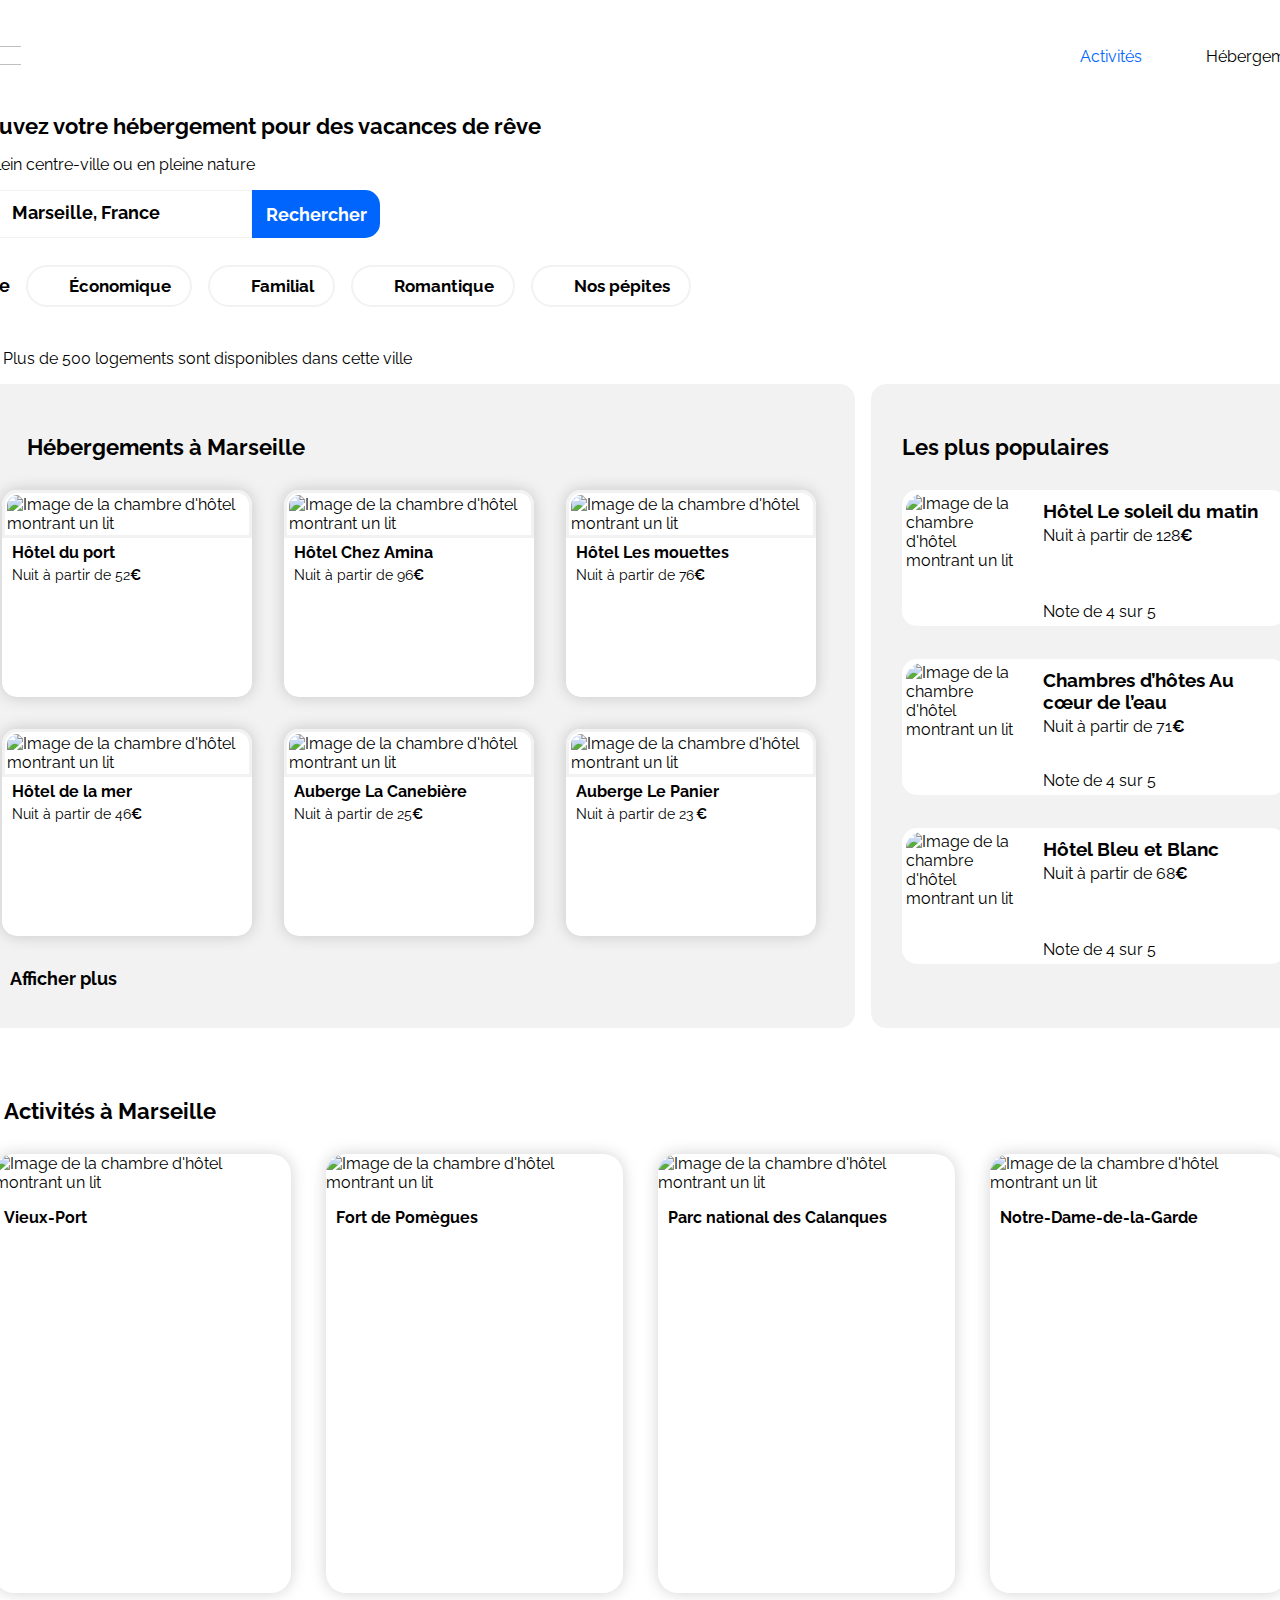
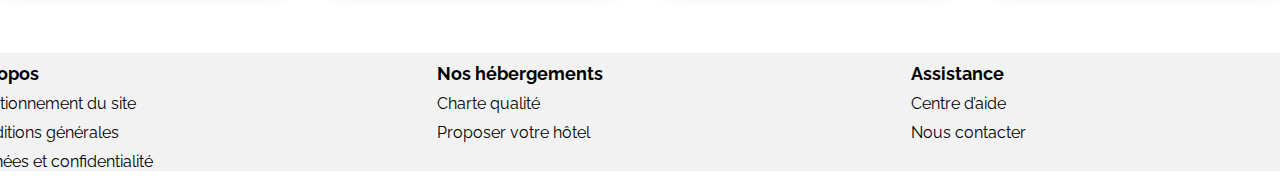
==== index.html @ ad4ac7a2 "Move content to root" ====
<!DOCTYPE html>
<html lang="en">
<head>
    <meta charset="UTF-8">
    <meta name="viewport" content="width=device-width, initial-scale=1.0">
    <link rel="preconnect" href="https://fonts.googleapis.com">
    <link rel="preconnect" href="https://fonts.gstatic.com" crossorigin>
    <link href="https://fonts.googleapis.com/css2?family=Raleway:wght@400;500;700&display=swap" rel="stylesheet">
    <link rel="stylesheet" href="https://cdnjs.cloudflare.com/ajax/libs/font-awesome/6.2.1/css/all.min.css"
        integrity="sha512-MV7K8+y+gLIBoVD59lQIYicR65iaqukzvf/nwasF0nqhPay5w/9lJmVM2hMDcnK1OnMGCdVK+iQrJ7lzPJQd1w=="
        crossorigin="anonymous" referrerpolicy="no-referrer" /> 
    <title>Doc-open</title>
    <link rel="stylesheet" href="style.css">
</head>
<body>
<div class="main-container">
<!--------------- start Nav bar ------------------------------->
<header>

            <nav>
                <img class="logo" src="boo/Booki@3x.png" alt="">
                <div class="head-nav">
              <a class="title-nav" href="#">Activités</a>    
              <a href="#">Hébergements</a>
               
                </div>
            </nav>

</header>
<!--------------- END Nav bar ------------------------------->

<!--------------- START section serche ----------------------->
        <div class="text-pren">
            <h1>Trouvez votre hébergement pour des vacances de rêve</h1>
                <p>En plein centre-ville ou en pleine nature</p>
        </div>

        <div class="search-zone">
            <a href="#">   <i class="fa-solid fa-location-dot"></i></a>
            <input type="text" placeholder="Marseille, France">
            <button>
                <span class="button-search">Rechercher</span>
                <i class="fa-solid fa-magnifying-glass"></i>
            </button>
        </div>
<!---------------------------- END section serche --------------->

<!----------------- START section Filtres --------------------------->
        <div class="filtres">
            <h1>Filtre</h1>

            <div class="filtre">
<a href="#"> <i class="fa-solid fa-money-bill-wave icons-filtres"></i></a>
                <span>Économique</span>
                </div>

            <div class="filtre">
<a href="#">   <i class="fa-solid fa-person icons-filtres"></i>  </a>
                <span>Familial</span>
            </div>

            <div class="filtre">
<a href="#">  <i class="fa-solid fa-heart icons-filtres"></i>  </a>
                <span>Romantique</span>
            </div>

            <div class="filtre">
<a href="#">    <i class="fa-solid fa-fire icons-filtres"></i>  </a>
                <span>Nos pépites</span>
            </div>

        </div>
<!------------------ END section Filtres--------------------------- -->

<!----------------------- start info --------------------------------->
         <div class="info">
            <a href="#"> <i class="fa-solid fa-info"></i>      </a>
            
            <p>Plus de 500 logements sont disponibles dans cette ville</p>
            </div>
             <!-------------------- end info---------------------- -->

<!-- start section hébergement et populair -->
<section class="héberg-populaires">

<!-- --------------------------fin de hébergements------------------------ -->

<div class="héberg">
<h2 class="section-title">Hébergements à Marseille</h2>
<div class="location-appartements">

<div class="appartement">    <!-- appartement 1 -->
                        
        <img class="img-heberge" src="boo/a1.jpeg" alt="Image de la chambre d'hôtel montrant un lit">
        
        <h3 class="title-disc">Hôtel du port</h3>
        <p class="paragraph-heberge">Nuit à partir de 52<strong>€</strong> </p>
        
        <div class="stars">
            <i class="fa-xs fa-solid fa-star" aria-hidden="true"></i>
            <i class="fa-xs fa-solid fa-star" aria-hidden="true"></i>
            <i class="fa-xs fa-solid fa-star" aria-hidden="true"></i>
            <i class="fa-xs fa-solid fa-star" aria-hidden="true"></i>
            <i class="fa-xs fa-solid fa-star neutral-star" aria-hidden="true"></i>
        </div>
</div>
<div class="appartement"> <!-- appartement 2 -->
    <img class="img-heberge" src="boo/a2.jpeg" alt="Image de la chambre d'hôtel montrant un lit">
                        
    <h3 class="title-disc">Hôtel Chez Amina</h3>
    <p class="paragraph-heberge">Nuit à partir de 96<strong>€</strong> </p>
    
    <div class="stars">
        <i class="fa-xs fa-solid fa-star" aria-hidden="true"></i>
        <i class="fa-xs fa-solid fa-star" aria-hidden="true"></i>
        <i class="fa-xs fa-solid fa-star" aria-hidden="true"></i>
        <i class="fa-xs fa-solid fa-star" aria-hidden="true"></i>
        <i class="fa-xs fa-solid fa-star neutral-star" aria-hidden="true"></i>
    </div>
</div>
<div class="appartement">    <!-- appartement 3 -->
    <img class="img-heberge" src="boo/a3.jpeg" alt="Image de la chambre d'hôtel montrant un lit">
                        
    <h3 class="title-disc">Hôtel Les mouettes</h3>
    <p class="paragraph-heberge">Nuit à partir de 76<strong>€</strong> </p>
    <div class="stars">
        <i class="fa-xs fa-solid fa-star" aria-hidden="true"></i>
        <i class="fa-xs fa-solid fa-star" aria-hidden="true"></i>
        <i class="fa-xs fa-solid fa-star" aria-hidden="true"></i>
        <i class="fa-xs fa-solid fa-star" aria-hidden="true"></i>
        <i class="fa-xs fa-solid fa-star neutral-star" aria-hidden="true"></i>
    </div>
</div>
<div class="appartement">   <!-- appartement 4 -->
    <img class="img-heberge" src="boo/b1.jpeg" alt="Image de la chambre d'hôtel montrant un lit">
                        
    <h3 class="title-disc">Hôtel de la mer</h3>
    <p class="paragraph-heberge">Nuit à partir de 46<strong>€</strong> </p>
    <div class="stars">
        <i class="fa-xs fa-solid fa-star" aria-hidden="true"></i>
        <i class="fa-xs fa-solid fa-star" aria-hidden="true"></i>
        <i class="fa-xs fa-solid fa-star" aria-hidden="true"></i>
        <i class="fa-xs fa-solid fa-star" aria-hidden="true"></i>
        <i class="fa-xs fa-solid fa-star neutral-star" aria-hidden="true"></i>
    </div>
</div>
<div class="appartement">   <!-- appartement 5 -->
    <img class="img-heberge" src="boo/b2.jpeg" alt="Image de la chambre d'hôtel montrant un lit">
                        
                        <h3 class="title-disc">Auberge La Canebière</h3>
                        <p class="paragraph-heberge">Nuit à partir de 25<strong>€</strong></p>
                        <div class="stars">
                            <i class="fa-xs fa-solid fa-star" aria-hidden="true"></i>
                            <i class="fa-xs fa-solid fa-star" aria-hidden="true"></i>
                            <i class="fa-xs fa-solid fa-star" aria-hidden="true"></i>
                            <i class="fa-xs fa-solid fa-star" aria-hidden="true"></i>
                            <i class="fa-xs fa-solid fa-star neutral-star" aria-hidden="true"></i>
                        </div>
</div>
<div class="appartement">   <!-- appartement 6 -->
    <img class="img-heberge" src="boo/b3.jpeg" alt="Image de la chambre d'hôtel montrant un lit">
                        
                        <h3 class="title-disc">Auberge Le Panier</h3>
                        <p class="paragraph-heberge">Nuit à partir de 23<strong> €</strong></p>
                        <div class="stars">
                            <i class="fa-xs fa-solid fa-star" aria-hidden="true"></i>
                            <i class="fa-xs fa-solid fa-star" aria-hidden="true"></i>
                            <i class="fa-xs fa-solid fa-star" aria-hidden="true"></i>
                            <i class="fa-xs fa-solid fa-star" aria-hidden="true"></i>
                            <i class="fa-xs fa-solid fa-star neutral-star" aria-hidden="true"></i>
                        </div>
</div>
</div>
<a class="title-afficher" href="#">Afficher plus</a>
</div>

<!-- --------------------------fin de hébergements------------------------ -->
<!-- --------------------------start de popular------------------------ -->

<div class="populaires">
<div class="populaires-title">
    <h2 class="section-title">Les plus populaires</h2>
    <i class=" fa-solid fa-chart-line progresse" aria-hidden="true"></i>
</div>

<div class="populaires-cards">
    <article class="card">   <!----------------------- card 1 ---------------------->
        <img src="boo/c1.jpeg" alt="Image de la chambre d'hôtel montrant un lit">
        <div class="card-content">
            <div class="card-txt">
                <h3 class="card-title">Hôtel Le soleil du matin</h3>
                <p class="card-subtitle">Nuit à partir de 128<span class="euro">€</span></p>
            </div>
            <div class="card-rating">
                <i class="fa-xs fa-solid fa-star" aria-hidden="true"></i>
                <i class="fa-xs fa-solid fa-star" aria-hidden="true"></i>
                <i class="fa-xs fa-solid fa-star" aria-hidden="true"></i>
                <i class="fa-xs fa-solid fa-star" aria-hidden="true"></i>
                <i class="fa-xs fa-solid fa-star neutral-star pop-star" aria-hidden="true"></i>
                <span class="sr-only">Note de 4 sur 5</span>
            </div>
        </div>
    </article>
    
    <article class="card"> <!-- --------------------card 2 ------------------------------------->
    
        <img src="boo/c2.jpeg" alt="Image de la chambre d'hôtel montrant un lit">
        <div class="card-content">
            <div class="card-txt">
                <h3 class="card-title">Chambres d’hôtes Au cœur de l’eau</h3>
                <p class="card-subtitle">Nuit à partir de 71<span class="euro">€</span></p>
            </div>
            <div class="card-rating">
                <i class="fa-xs fa-solid fa-star" aria-hidden="true"></i>
                <i class="fa-xs fa-solid fa-star" aria-hidden="true"></i>
                <i class="fa-xs fa-solid fa-star" aria-hidden="true"></i>
                <i class="fa-xs fa-solid fa-star" aria-hidden="true"></i>
                <i class="fa-xs fa-solid fa-star neutral-star pop-star" aria-hidden="true"></i>
                <span class="sr-only">Note de 4 sur 5</span>
            </div>
        </div>
    </article>
    
    <article class="card"> <!------------------------------- card 3-------------------------- -->
    
        <img src="boo/c3.jpeg" alt="Image de la chambre d'hôtel montrant un lit">
        <div class="card-content">
            <div class="card-txt">
                <h3 class="card-title">Hôtel Bleu et Blanc</h3>
                <p class="card-subtitle">Nuit à partir de 68<span class="euro">€</span></p>
            </div>
            <div class="card-rating">
                <i class="fa-xs fa-solid fa-star" aria-hidden="true"></i>
                <i class="fa-xs fa-solid fa-star" aria-hidden="true"></i>
                <i class="fa-xs fa-solid fa-star" aria-hidden="true"></i>
                <i class="fa-xs fa-solid fa-star" aria-hidden="true"></i>
                <i class="fa-xs fa-solid fa-star neutral-star pop-star" aria-hidden="true"></i>
                <span class="sr-only">Note de 4 sur 5</span>
            </div>
        </div>
    </article>
</div>
<!-- --------------------------end de popular----------------------------------- -->
</div>

</section> 

<!---------------------- end section hébergement et populair ---------------------->
<!----------------------------------------- START section activite ---------------->
<section class="activite section-activ">
    <div class="text">
     <a href="#"><h2 class=" section-title">Activités à Marseille</h2></a>
    </div>
    <div class="container-acivitie">
    
    <a href="#">  
    <div class="cadre-acivitie">
    <img class="img-activite" src="boo/d1.jpeg" alt="Image de la chambre d'hôtel montrant un lit">
    <h3 class="title-bas">Vieux-Port</h3>
    </div> 
    </a>
    
    <a href="#"> 
    <div class="cadre-acivitie">
    <img class="img-activite" src="boo/d2.jpeg" alt="Image de la chambre d'hôtel montrant un lit">
    <h3 class="title-bas">Fort de Pomègues</h3>
    </div>   
    </a>
    
    <a href="#"> 
    <div class="cadre-acivitie">
    <img class="img-activite" src="boo/d3.jpeg" alt="Image de la chambre d'hôtel montrant un lit">
    <h3 class="title-bas">Parc national des Calanques</h3>
    </div>   
    </a>
    
    <a href="#">  
    <div class="cadre-acivitie">
    <img class="img-activite" src="boo/d4.jpeg" alt="Image de la chambre d'hôtel montrant un lit">
    <h3 class="title-bas">Notre-Dame-de-la-Garde</h3>
    </div>  
    </a>
    
    
    </div>
</section>
 <!--------------------------------- end section activite------------------------ -->

<!------------------------------ Start footer---------------------------------->  
<footer>
    
        <div class="box-footer">
            <a href="#">  <h1 class="title-footer">À propos</h1>  </a>
           <a href="#"> <h3 class="heading-footer">Fonctionnement du site</h3>   </a> 
            <a href="#">   <h3 class="heading-footer">Conditions générales </h3> </a>
            <a href="#">  <h3 class="heading-footer">Données et confidentialité</h3>  </a>
        </div>
        <div class="box-footer">
           <a href="#">  <h1 class="title-footer">Nos hébergements</h1>  </a> 
           <a href="#">   <h3 class="heading-footer">Charte qualité</h3> </a> 
            <a href="#">  <h3 class="heading-footer">Proposer votre hôtel </h3>  </a>
         </div>
        <div class="box-footer">
           <a href="#"> <h1 class="title-footer">Assistance</h1>   </a> 
            <a href="#">  <h3 class="heading-footer">Centre d’aide</h3>  </a>
            <a href="#">  <h3 class="heading-footer">Nous contacter </h3>  </a>
         </div>
  
</footer>
<!------------------------------End footer ---------------------------------->
</div>
    
</body>
</html>
---- style.css ----
@import url('https://fonts.googleapis.com/css2?family=Raleway:ital,wght@0,100..900;1,100..900&display=swap');
*{
box-sizing: border-box;
font-family: "raleway" , "sans serif";
}
:root {
--main-color: #0065FC;
--main-bg-color: #F2F2F2;
--filter-bg-color: #DEEBFF;
}
body {
display: flex;
justify-content: center;
margin-bottom: 0;
}
.main-container{

margin: 5px 10px;
padding: 0px;

}
a{
text-decoration: none;
color: inherit;
}
.euro{
font-weight: bold;
}
nav{
display: flex;
align-items: center;
justify-content: flex-end;
flex-wrap: wrap;
}
nav a{
padding: 32px;
border-top: 2px solid transparent;
}
nav a:hover{
border-top: 2px solid var(--main-color);
}
nav .logo{
margin-right: auto;
width: 121px;
height: 19px;
padding: 0 32px;
}
.head-nav{
display: flex;
}
.title-nav{
color: var(--main-color) ;
}

/*St Heading text*/
.text-pren{
padding: 0 32px;

}
.text-pren h1{
font-size: 22px;
font-weight: 700;
}
.text-pren p{
font-size: 16px;
font-weight: 400;
}
.text-pren h1 , .text-pren p{
margin-bottom: 16px;
}

.search-zone{
display: flex;
align-items: center;
padding: 0 32px;
}
.search-zone a i{
padding: 16.2px;
background-color: var(--main-bg-color);
border-radius: 15px 0 0 15px;
}
.search-zone input{
flex-basis:256px ;
border: 1px solid var(--main-bg-color);
padding: 15.2px;
overflow: auto;
}
.search-zone input::placeholder{
color: black;
font-size: 18px;
font-weight: 700;
}
.search-zone button{
border: none;
border-radius: 0 15px 15px 0;
background-color: var(--main-color);
color: white;
font-weight: bold;
font-size: 18px;
padding:13.8px ;
cursor: pointer;
}
.fa-solid.fa-magnifying-glass{
display: none;
}
/*End Heading text*/

/*ST section filtres*/
.filtres{
display: flex;
align-items: center;
gap:16px ;
flex-wrap: wrap;
padding: 25px 32px ;
}
.filtres h1{
font-size: 18px;
}
.filtre{
border: 2px solid var(--main-bg-color);
border-radius: 25px;
display: flex;
align-items: center;
justify-content: center;
cursor: pointer;
transition: 0.5s;
padding: 8px 19px 8px 19px;

}
.icons-filtres{
color: var(--main-color);
padding-right: 19px;
width: 22px;
height: 22px;
display: flex;
align-items: center;
justify-content: center;
}
.filtre span{
font-weight: 700;
font-size: 17px;
padding-right: 0 16px ;
}
.filtre:hover{
background-color: var(--filter-bg-color);
}

.info{
display: flex;
align-items: center;
gap: 15px;
padding: 0 32px;
}
.info a {
width: 24px;
height: 24px;
border: 2px solid var(--main-bg-color);
border-radius: 50%;
color: var(--main-color);
display: flex;
align-items: center;
justify-content: center;
}
/*End section filtres*/

/**************************ST section hébergement populaire ****************************/
.héberg-populaires{
display: flex;
gap: 16px;
padding:0 32px;
}
.section-title{
font-size: 22px;
font-weight: 700;
padding: 0 32px;
}
.progresse{
width: 18px;
height: 15px;
color: var(--main-color);
}
.héberg{
flex-basis: 66%;
border:1px solid var(--main-bg-color);
background-color: var(--main-bg-color);
border-radius: 15px;
padding: 30px;
gap: 30px;
}
.location-appartements{
display: flex;
justify-content: space-around;
gap: 16px;
flex-wrap: wrap;
margin-bottom: 16px;

}
.location-appartements .appartement{
background-color: white;
border-radius: 15px;
box-shadow: 0 0 16px #0000002e;
height: 207px;
width: 250px;
object-fit: cover;
object-position: top;
margin-bottom: 16px;
}
.img-heberge{
height: 124px;
width: 250px;
border-radius: 15px 15px 0 0;
border: 3px solid var(--main-bg-color);
padding: 2px;
}
.title-disc{
font-size: 16px;
font-weight: 700;
margin: 5px 0 0 10px;
}
.paragraph-heberge{
font-size: 14px;
font-weight: 400;
margin: 5px 0 0 10px;
}
.appartement .stars {
margin: 5px 0 0 10px;
}
.appartement .stars i:not(:last-child) {
color: var(--main-color);
}
.card-content .card-rating i:not(:last-of-type){
color: var(--main-color);
}

.card-content .card-rating .neutral-star , .appartement .stars .neutral-star{
    color: var(--main-bg-color);}

.title-afficher { 
    font-size: 18px; font-weight: 700; margin-left: 15px;}
/**************************ST section populaire ****************************/
.populaires{
flex-basis: 33%;
border:1px solid var(--main-bg-color);
background-color: var(--main-bg-color);
border-radius: 15px;
padding: 30px;
gap: 30px;
}
.populaires .section-title{
    padding: 0;
}
.populaires-title {display: flex;justify-content: space-between;align-items: center;}

.populaires-cards .card { display: flex; margin-bottom: 33px; background-color: white; border-radius: 15px; }
.populaires-cards img { width: 33%; height: 136px;border-top-left-radius: 20px; border-bottom-left-radius: 20px; padding: 4px;}
.populaires-cards .card-content {width: 67%; padding-left: 15px; display: flex; flex-direction: column; justify-content: space-between; box-sizing: border-box; }
.populaires-cards .card-title { margin-top: 10px; margin-bottom: 4px; }
.populaires-cards .card-subtitle { margin: 0; }
.populaires-cards .card-rating { margin-bottom: 5px; }



/**********************EN section filthébergementres populaire**************************/
/**********************start section acivitie******************************************/

.section-activ{ 
     margin-top: 70px;
    padding: 0 62px;}
    .section-activ .section-title{
        padding: 0 10px;}
.container-acivitie{
display: flex;
justify-content: center;
justify-content: space-between;
gap: 35px;
margin-top: 30px;
margin-bottom: 60px;
}
.section-title{
font-size: 22px;
font-weight: 700;
padding:0 32px;
margin-bottom: 30px;
}
.cadre-acivitie{
width:297px ;
height:439px ;
border-radius: 20px;
box-shadow: 0 0 16px #0000002e;
}
.cadre-acivitie img{
width:297px ;
height:380px ;
border-radius: 20px 20px 0 0;
}
.title-bas{
font-size: 16px;
font-weight: 700;
margin-left: 10px;
}
/**********************end section acivitie******************************************/
/**********************start  footer*************************************************/
footer{
display: flex;
justify-content: space-between;
background-color: var(--main-bg-color);
padding: 0 32px ;
max-width: 100%;
margin: 0 auto
}
.box-footer{
display: flex;
flex-direction: column;
justify-content:start;
width: 30%;
}
.heading-footer{
font-size: 16px;
font-weight:400 ;}
.title-footer{
font-size:18px ;
font-weight:700 ;}
.heading-footer , .title-footer {
   color: inherit; 
margin-bottom: 0;
margin-top: 10px; }
/**********************end  footer*************************************************/


/*******************media**********************/

@media (max-width: 1024px){
.héberg-populaires{
display: flex;
flex-direction: column;
gap: 50px;
}

.populaires {
width: 100%;
margin-top: 30px;
}
.populaires-title{
margin-top: 10px;
margin-bottom: 0;
}
.populaires-cards {
display: flex;
flex-direction: row;
justify-content: space-between;
flex-wrap: wrap;
}
.populaires-cards .card{
width: 30%
}

.populaires-cards img { width: 32%; }

.populaires-cards .card-title {
font-size: 14px;
}

.populaires-cards .card-subtitle {
font-size: 13px;
}
/************end section popular**************/
/************start section activite**************/
.container-acivitie{
gap: 30px;
}
.cadre-acivitie{
width:193px ;
height:270px ;
}
.cadre-acivitie img{
width:193px ;
height:200px ;
}
/************end section activite**************/
}
@media (max-width:776px){

.head-nav{
order:1;
flex-basis: 100%;
}
.head-nav a{
flex-basis: 50%;
text-align: center;
}
.head-nav a:last-child {
border-bottom: 2px solid var(--main-bg-color);
}
.title-nav{
border-bottom: 2px solid var(--main-color);
}
nav .logo{
margin: 15px auto 0 ;
}
nav a:hover{
border-top-color: transparent;
}
.fa-solid.fa-magnifying-glass{
display: inline;
background-color: inherit;
}
.button-search{
display: none;
}
/*section filter*/
.filtres h1{
flex-basis: 100%;
}
.search-zone .text-pren{
    padding: 0 50px;
}
.filtres{
    padding: 25px 50px;
}
/*******************************section héberements populairs*****************************/

.héberg-populaires{
flex-direction: column-reverse;
gap: 10px;
}
.héberg-populaires > div {
border-radius: 20px;
padding: 30px;
box-sizing: border-box;border-radius:0;
}
.populaires , .héberg {
width: 375px;
gap: 20px;
margin: 5px auto;
}
.héberg{
    background-color: white;
    border: none;
}
.section-title{
    padding: 0;
}
.location-appartements .appartement{
width: 335px;
}
.img-heberge{
width: 335px;
height: 124px;
}
.populaires-title {
display: flex;
justify-content: space-between;
align-items: center;
margin-bottom: 10px;
}
.populaires-cards{
justify-content: center;

}

.populaires-cards .card {
display: flex;
margin-top: 33px;
width: 335px;
}

.populaires-cards .card img {
width: 111px;
height: 146px;

}

.populaires-cards .card-content {
width: 67%;
padding-left: 15px;
display: flex;
flex-direction: column;
justify-content: space-between;
box-sizing: border-box;
}

.populaires-cards .card-title {
margin-top: 10px;
margin-bottom: 4px;
}

.populaires-cards .card-subtitle {
margin: 0;
}




/**********************start section active****************************/



.container-acivitie{
display: flex;
justify-content: center;
flex-direction: column;
gap: 30px;
margin-top: 30px;
}
.cadre-acivitie{
width:315px ;
height:200px ;
}
.cadre-acivitie img{
width:315px ;
height:141px ;
}
/**********************end section active****************************/
/**********************start footer****************************/

footer{
display: flex;
flex-direction: column;
margin-bottom: -40px;

padding: 20px 65px ;
}
.box-footer{
display: flex;
flex-direction: column;
width: 100%;
}
/**********************end footer****************************/

}
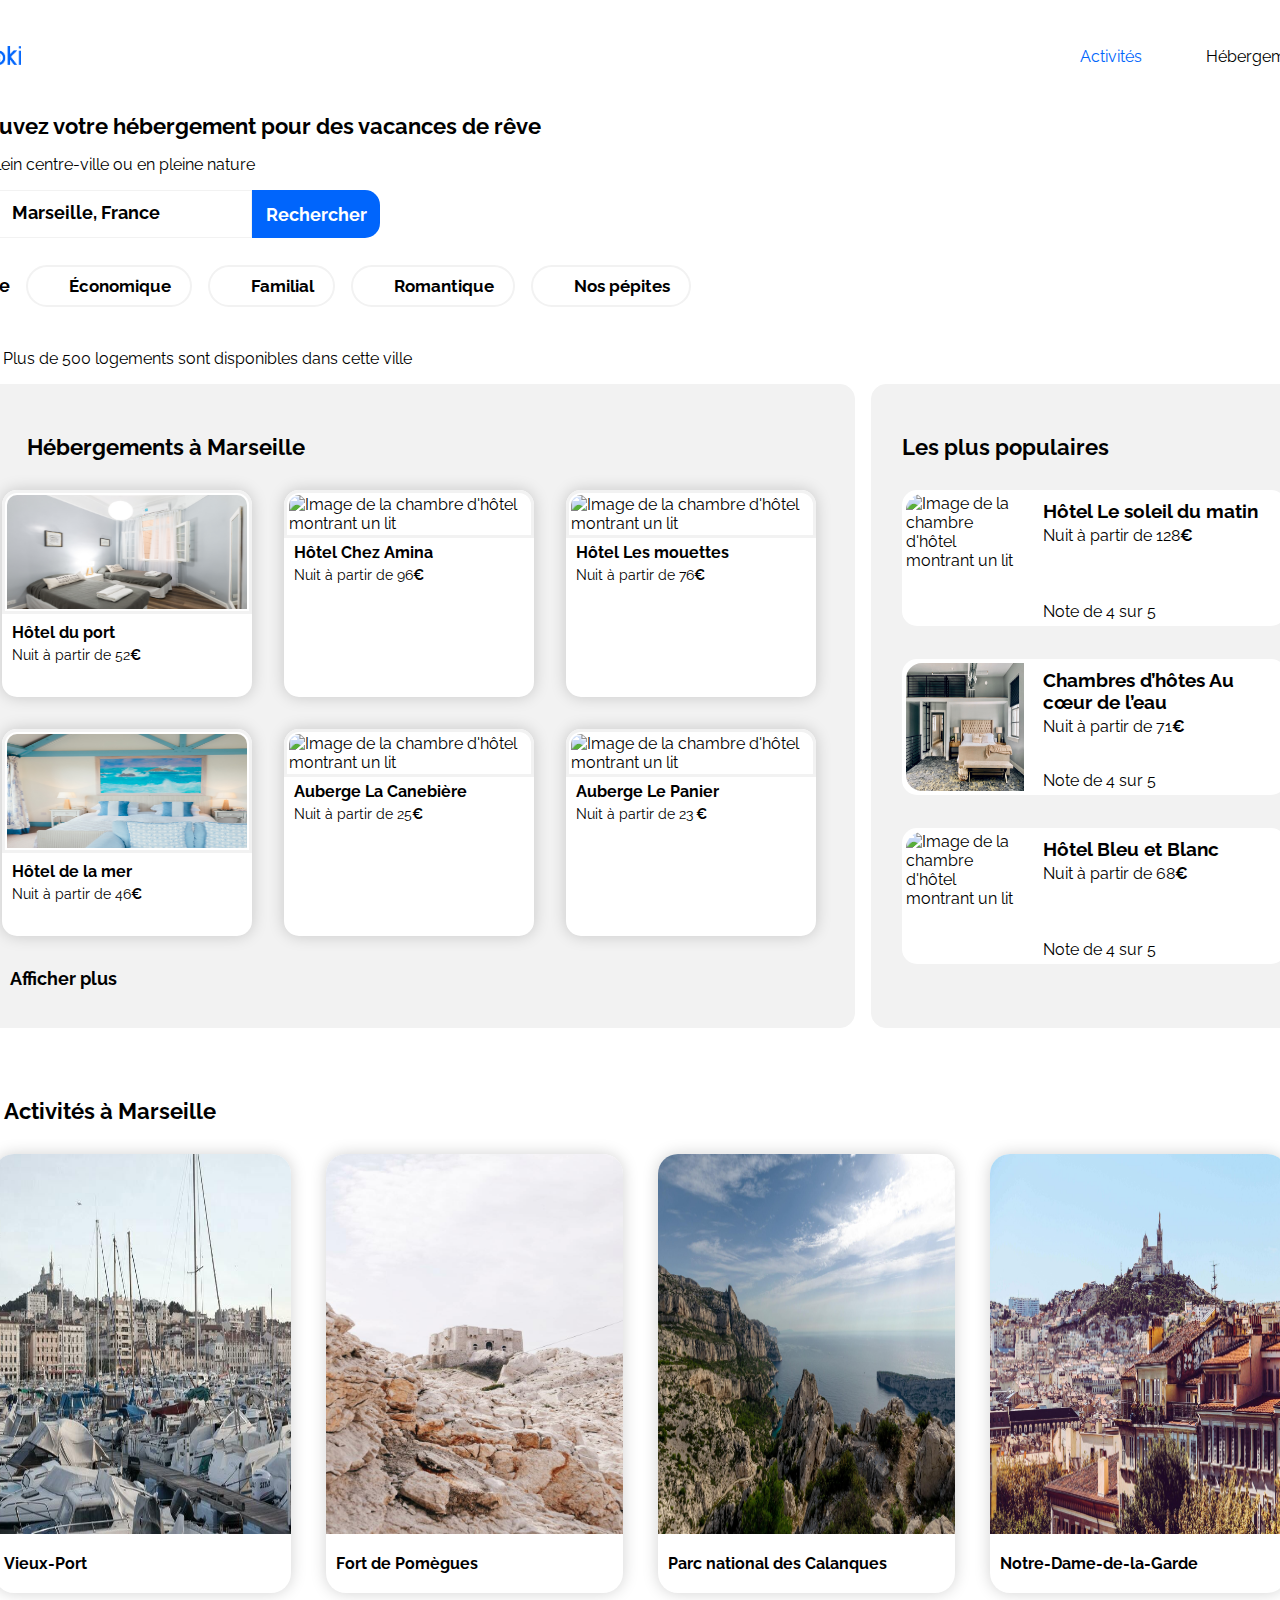
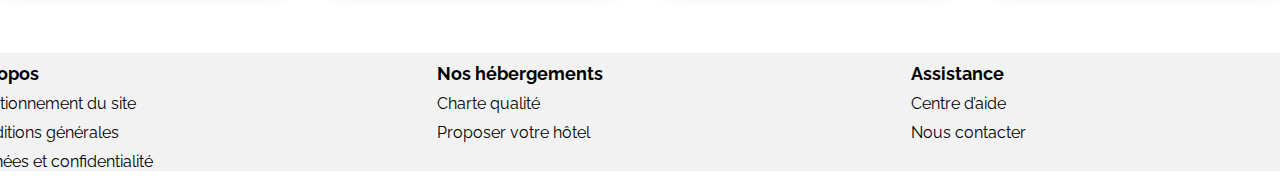
==== commit c4192598: "change images sur src" ====
--- a/index.html
+++ b/index.html
@@ -18,7 +18,7 @@
 <header>
 
             <nav>
-                <img class="logo" src="boo/Booki@3x.png" alt="">
+                <img class="logo" src="images/Booki@3x.png" alt="">
                 <div class="head-nav">
               <a class="title-nav" href="#">Activités</a>    
               <a href="#">Hébergements</a>
@@ -91,7 +91,7 @@
 
 <div class="appartement">    <!-- appartement 1 -->
                         
-        <img class="img-heberge" src="boo/a1.jpeg" alt="Image de la chambre d'hôtel montrant un lit">
+        <img class="img-heberge" src="images/a1.jpeg" alt="Image de la chambre d'hôtel montrant un lit">
         
         <h3 class="title-disc">Hôtel du port</h3>
         <p class="paragraph-heberge">Nuit à partir de 52<strong>€</strong> </p>
@@ -105,7 +105,7 @@
         </div>
 </div>
 <div class="appartement"> <!-- appartement 2 -->
-    <img class="img-heberge" src="boo/a2.jpeg" alt="Image de la chambre d'hôtel montrant un lit">
+    <img class="img-heberge" src="images/a2.jpeg" alt="Image de la chambre d'hôtel montrant un lit">
                         
     <h3 class="title-disc">Hôtel Chez Amina</h3>
     <p class="paragraph-heberge">Nuit à partir de 96<strong>€</strong> </p>
@@ -119,7 +119,7 @@
     </div>
 </div>
 <div class="appartement">    <!-- appartement 3 -->
-    <img class="img-heberge" src="boo/a3.jpeg" alt="Image de la chambre d'hôtel montrant un lit">
+    <img class="img-heberge" src="images/a3.jpeg" alt="Image de la chambre d'hôtel montrant un lit">
                         
     <h3 class="title-disc">Hôtel Les mouettes</h3>
     <p class="paragraph-heberge">Nuit à partir de 76<strong>€</strong> </p>
@@ -132,7 +132,7 @@
     </div>
 </div>
 <div class="appartement">   <!-- appartement 4 -->
-    <img class="img-heberge" src="boo/b1.jpeg" alt="Image de la chambre d'hôtel montrant un lit">
+    <img class="img-heberge" src="images/b1.jpeg" alt="Image de la chambre d'hôtel montrant un lit">
                         
     <h3 class="title-disc">Hôtel de la mer</h3>
     <p class="paragraph-heberge">Nuit à partir de 46<strong>€</strong> </p>
@@ -145,7 +145,7 @@
     </div>
 </div>
 <div class="appartement">   <!-- appartement 5 -->
-    <img class="img-heberge" src="boo/b2.jpeg" alt="Image de la chambre d'hôtel montrant un lit">
+    <img class="img-heberge" src="images/b2.jpeg" alt="Image de la chambre d'hôtel montrant un lit">
                         
                         <h3 class="title-disc">Auberge La Canebière</h3>
                         <p class="paragraph-heberge">Nuit à partir de 25<strong>€</strong></p>
@@ -158,7 +158,7 @@
                         </div>
 </div>
 <div class="appartement">   <!-- appartement 6 -->
-    <img class="img-heberge" src="boo/b3.jpeg" alt="Image de la chambre d'hôtel montrant un lit">
+    <img class="img-heberge" src="images/b3.jpeg" alt="Image de la chambre d'hôtel montrant un lit">
                         
                         <h3 class="title-disc">Auberge Le Panier</h3>
                         <p class="paragraph-heberge">Nuit à partir de 23<strong> €</strong></p>
@@ -185,7 +185,7 @@
 
 <div class="populaires-cards">
     <article class="card">   <!----------------------- card 1 ---------------------->
-        <img src="boo/c1.jpeg" alt="Image de la chambre d'hôtel montrant un lit">
+        <img src="images/c1.jpeg" alt="Image de la chambre d'hôtel montrant un lit">
         <div class="card-content">
             <div class="card-txt">
                 <h3 class="card-title">Hôtel Le soleil du matin</h3>
@@ -204,7 +204,7 @@
     
     <article class="card"> <!-- --------------------card 2 ------------------------------------->
     
-        <img src="boo/c2.jpeg" alt="Image de la chambre d'hôtel montrant un lit">
+        <img src="images/c2.jpeg" alt="Image de la chambre d'hôtel montrant un lit">
         <div class="card-content">
             <div class="card-txt">
                 <h3 class="card-title">Chambres d’hôtes Au cœur de l’eau</h3>
@@ -223,7 +223,7 @@
     
     <article class="card"> <!------------------------------- card 3-------------------------- -->
     
-        <img src="boo/c3.jpeg" alt="Image de la chambre d'hôtel montrant un lit">
+        <img src="images/c3.jpeg" alt="Image de la chambre d'hôtel montrant un lit">
         <div class="card-content">
             <div class="card-txt">
                 <h3 class="card-title">Hôtel Bleu et Blanc</h3>
@@ -255,28 +255,28 @@
     
     <a href="#">  
     <div class="cadre-acivitie">
-    <img class="img-activite" src="boo/d1.jpeg" alt="Image de la chambre d'hôtel montrant un lit">
+    <img class="img-activite" src="images/d1.jpeg" alt="Image de la chambre d'hôtel montrant un lit">
     <h3 class="title-bas">Vieux-Port</h3>
     </div> 
     </a>
     
     <a href="#"> 
     <div class="cadre-acivitie">
-    <img class="img-activite" src="boo/d2.jpeg" alt="Image de la chambre d'hôtel montrant un lit">
+    <img class="img-activite" src="images/d2.jpeg" alt="Image de la chambre d'hôtel montrant un lit">
     <h3 class="title-bas">Fort de Pomègues</h3>
     </div>   
     </a>
     
     <a href="#"> 
     <div class="cadre-acivitie">
-    <img class="img-activite" src="boo/d3.jpeg" alt="Image de la chambre d'hôtel montrant un lit">
+    <img class="img-activite" src="images/d3.jpeg" alt="Image de la chambre d'hôtel montrant un lit">
     <h3 class="title-bas">Parc national des Calanques</h3>
     </div>   
     </a>
     
     <a href="#">  
     <div class="cadre-acivitie">
-    <img class="img-activite" src="boo/d4.jpeg" alt="Image de la chambre d'hôtel montrant un lit">
+    <img class="img-activite" src="images/d4.jpeg" alt="Image de la chambre d'hôtel montrant un lit">
     <h3 class="title-bas">Notre-Dame-de-la-Garde</h3>
     </div>  
     </a>
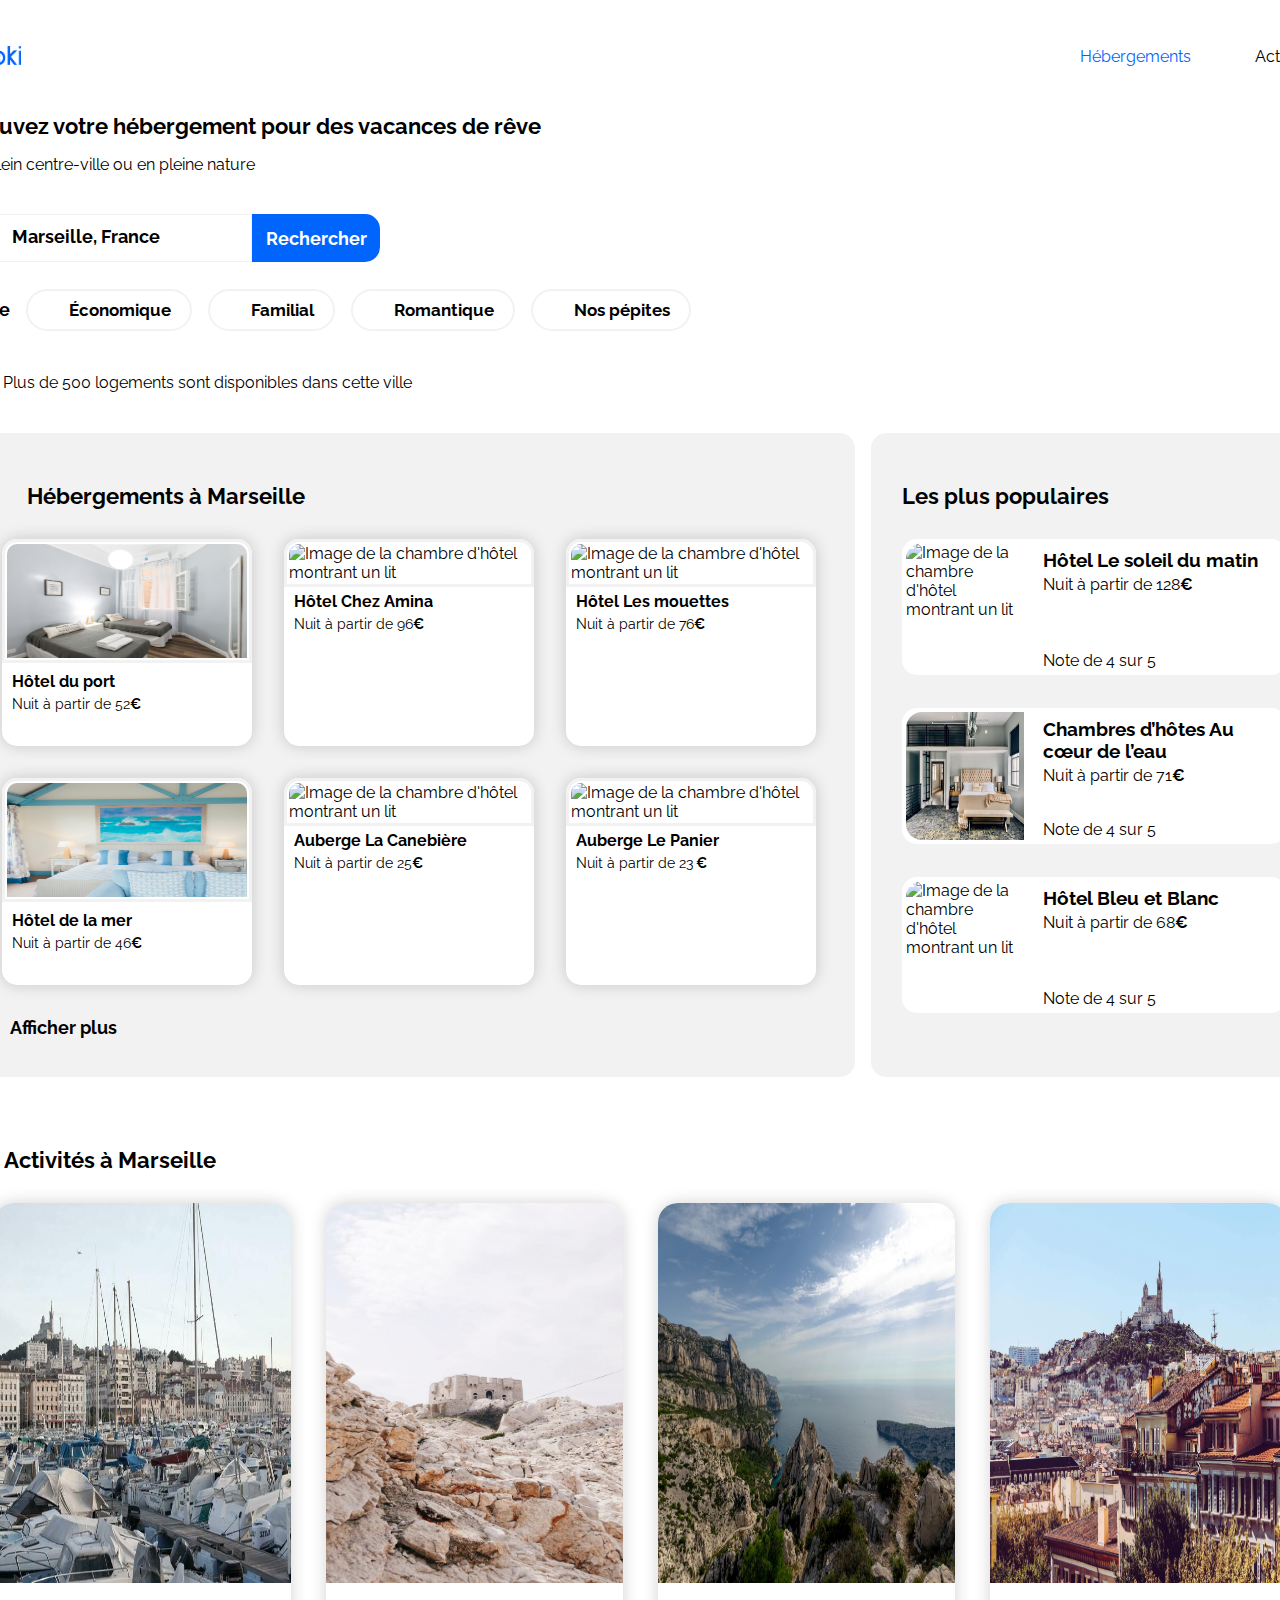
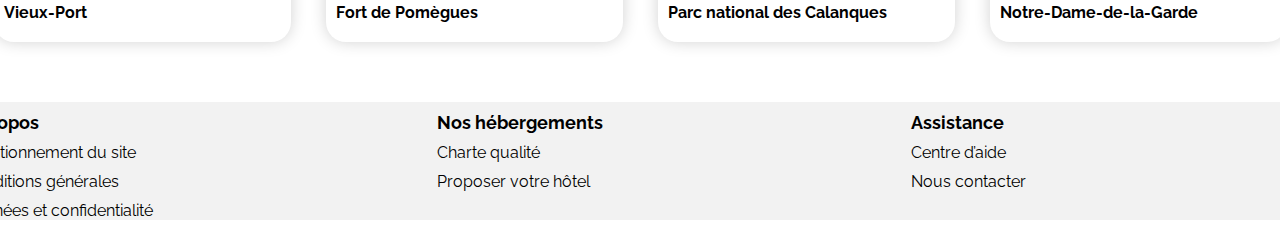
==== commit 96cd2edc: "add media for 820px & retouches" ====
--- a/index.html
+++ b/index.html
@@ -20,8 +20,8 @@
             <nav>
                 <img class="logo" src="images/Booki@3x.png" alt="">
                 <div class="head-nav">
-              <a class="title-nav" href="#">Activités</a>    
-              <a href="#">Hébergements</a>
+              <a class="title-nav" href="#">Hébergements</a>    
+              <a href="#" class="title-nav-ac">Activités</a>
                
                 </div>
             </nav>
--- a/style.css
+++ b/style.css
@@ -56,20 +56,17 @@
 /*St Heading text*/
 .text-pren{
 padding: 0 32px;
-
+margin-bottom: 40px;
 }
 .text-pren h1{
 font-size: 22px;
 font-weight: 700;
+margin-bottom: 0;
 }
 .text-pren p{
 font-size: 16px;
 font-weight: 400;
 }
-.text-pren h1 , .text-pren p{
-margin-bottom: 16px;
-}
-
 .search-zone{
 display: flex;
 align-items: center;
@@ -151,6 +148,7 @@
 align-items: center;
 gap: 15px;
 padding: 0 32px;
+margin-bottom: 25px;
 }
 .info a {
 width: 24px;
@@ -234,10 +232,10 @@
 }
 
 .card-content .card-rating .neutral-star , .appartement .stars .neutral-star{
-    color: var(--main-bg-color);}
+color: var(--main-bg-color);}
 
 .title-afficher { 
-    font-size: 18px; font-weight: 700; margin-left: 15px;}
+font-size: 18px; font-weight: 700; margin-left: 15px;}
 /**************************ST section populaire ****************************/
 .populaires{
 flex-basis: 33%;
@@ -248,7 +246,7 @@
 gap: 30px;
 }
 .populaires .section-title{
-    padding: 0;
+padding: 0;
 }
 .populaires-title {display: flex;justify-content: space-between;align-items: center;}
 
@@ -265,10 +263,10 @@
 /**********************start section acivitie******************************************/
 
 .section-activ{ 
-     margin-top: 70px;
-    padding: 0 62px;}
-    .section-activ .section-title{
-        padding: 0 10px;}
+margin-top: 70px;
+padding: 0 62px;}
+.section-activ .section-title{
+padding: 0 10px;}
 .container-acivitie{
 display: flex;
 justify-content: center;
@@ -322,13 +320,13 @@
 font-size:18px ;
 font-weight:700 ;}
 .heading-footer , .title-footer {
-   color: inherit; 
+color: inherit; 
 margin-bottom: 0;
 margin-top: 10px; }
 /**********************end  footer*************************************************/
 
 
-/*******************media**********************/
+/*******************Start media**********************/
 
 @media (max-width: 1024px){
 .héberg-populaires{
@@ -342,7 +340,7 @@
 margin-top: 30px;
 }
 .populaires-title{
-margin-top: 10px;
+margin-top: -10px;
 margin-bottom: 0;
 }
 .populaires-cards {
@@ -350,6 +348,7 @@
 flex-direction: row;
 justify-content: space-between;
 flex-wrap: wrap;
+margin-top: 0;
 }
 .populaires-cards .card{
 width: 30%
@@ -379,6 +378,43 @@
 }
 /************end section activite**************/
 }
+@media (max-width:820px){
+.héberg-populaires{
+gap: 30px;
+}
+.main-container{
+max-width:820px;
+}
+.populaires {
+margin-top: 20px;
+}  
+.populaires-cards .card{
+width: 32%
+} 
+.populaires-cards img { width: 32%; }
+
+.location-appartements .appartement{
+width: 205px;
+}
+.img-heberge{
+width: 100%;
+}
+/************end section popular**************/
+/************start section activite**************/
+.container-acivitie{
+gap: 20px;
+}
+.cadre-acivitie{
+width:150px ;
+height:240px ;
+}
+.cadre-acivitie img{
+width:150px ;
+height:170px ;
+}
+/************end section activite**************/   
+}
+
 @media (max-width:776px){
 
 .head-nav{
@@ -394,6 +430,10 @@
 }
 .title-nav{
 border-bottom: 2px solid var(--main-color);
+height: 60px;
+}
+.title-nav-ac{
+    height: 60px;
 }
 nav .logo{
 margin: 15px auto 0 ;
@@ -409,15 +449,38 @@
 display: none;
 }
 /*section filter*/
+
+.text-pren{
+margin-top:20px;
+}
+.search-zone{
+margin-top:10px;
+}
+.search-zone , .text-pren{
+padding-left:  50px;
+max-width: 90%;
+}
+.text-pren p{
+margin-top:10px
+}
+.filtres{
+padding: 25px 50px;
+}
 .filtres h1{
 flex-basis: 100%;
-}
-.search-zone .text-pren{
-    padding: 0 50px;
-}
-.filtres{
-    padding: 25px 50px;
-}
+margin-bottom:5px;
+}
+.filtre{
+width: 160px;
+height: 50px;
+gap: 15px;
+}
+.filtre span{
+font-size: 14px;
+}
+.info{padding-left:  50px; margin:-15px auto 8px;
+}
+
 /*******************************section héberements populairs*****************************/
 
 .héberg-populaires{
@@ -435,11 +498,11 @@
 margin: 5px auto;
 }
 .héberg{
-    background-color: white;
-    border: none;
+background-color: white;
+border: none;
 }
 .section-title{
-    padding: 0;
+padding: 0;
 }
 .location-appartements .appartement{
 width: 335px;
@@ -452,19 +515,21 @@
 display: flex;
 justify-content: space-between;
 align-items: center;
-margin-bottom: 10px;
+margin-bottom: -20px;
+margin-top:-20px;
 }
 .populaires-cards{
 justify-content: center;
-
+margin-top:5px;
+padding:0 5px 0 5px
 }
 
 .populaires-cards .card {
 display: flex;
-margin-top: 33px;
+margin: 5px auto;
 width: 335px;
-}
-
+
+}
 .populaires-cards .card img {
 width: 111px;
 height: 146px;
@@ -518,7 +583,7 @@
 display: flex;
 flex-direction: column;
 margin-bottom: -40px;
-
+gap:35px;
 padding: 20px 65px ;
 }
 .box-footer{
@@ -526,6 +591,10 @@
 flex-direction: column;
 width: 100%;
 }
+.title-footer{
+    margin-bottom: 5px;
+}
 /**********************end footer****************************/
 
-}+}
+/*******************Fin media**********************/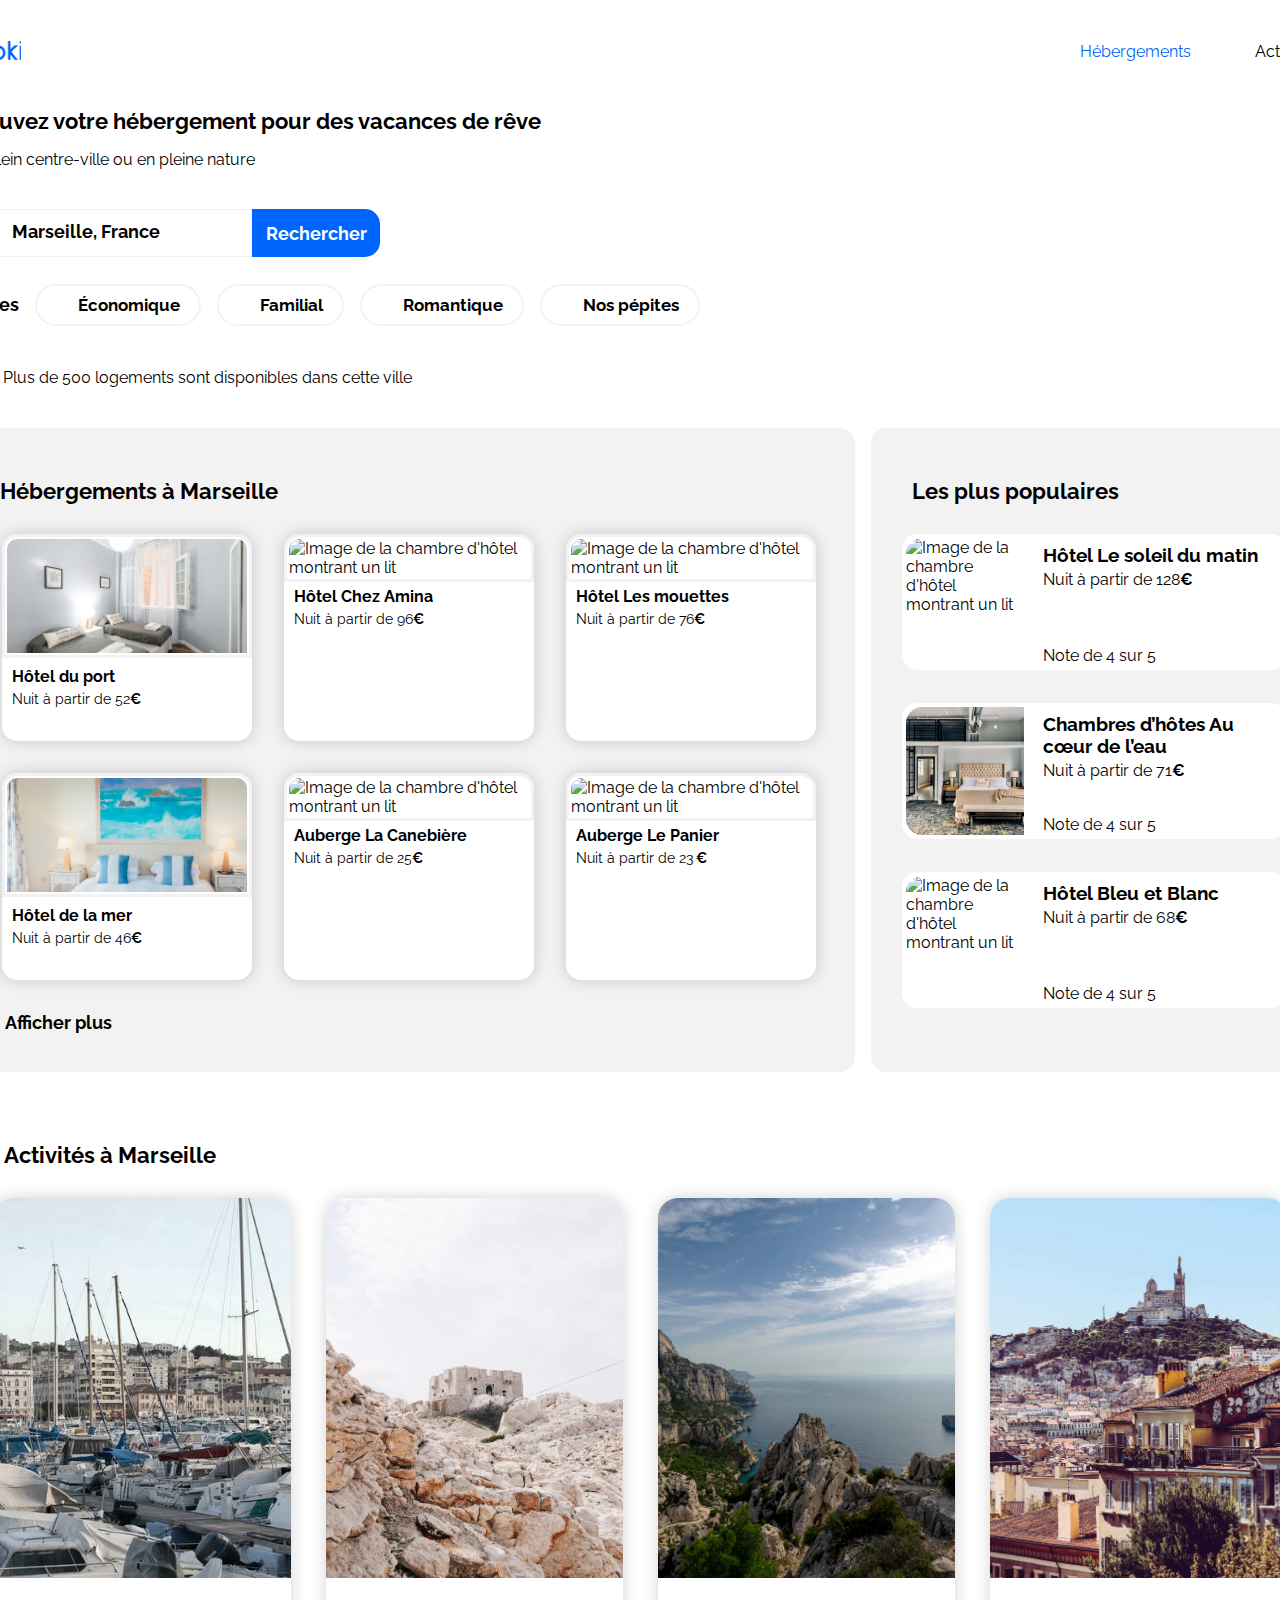
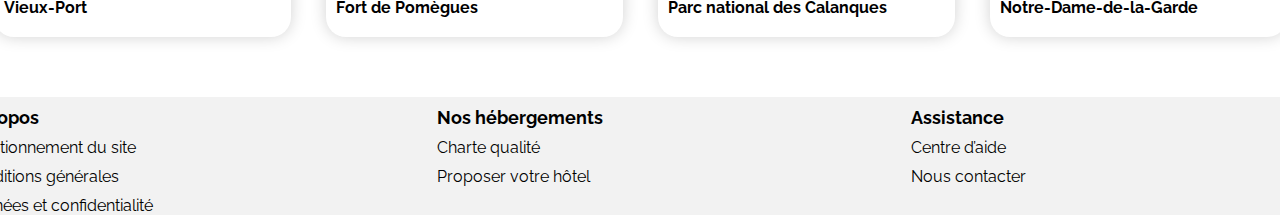
==== commit 0212a417: "add retouche final" ====
--- a/index.html
+++ b/index.html
@@ -47,7 +47,7 @@
 
 <!----------------- START section Filtres --------------------------->
         <div class="filtres">
-            <h1>Filtre</h1>
+            <h1>Filtres</h1>
 
             <div class="filtre">
 <a href="#"> <i class="fa-solid fa-money-bill-wave icons-filtres"></i></a>
--- a/style.css
+++ b/style.css
@@ -9,14 +9,18 @@
 --main-bg-color: #F2F2F2;
 --filter-bg-color: #DEEBFF;
 }
+img {
+    object-fit: cover;
+}
 body {
 display: flex;
 justify-content: center;
 margin-bottom: 0;
+max-width: 1440px;
 }
 .main-container{
 
-margin: 5px 10px;
+margin: 0px ;
 padding: 0px;
 
 }
@@ -39,6 +43,12 @@
 }
 nav a:hover{
 border-top: 2px solid var(--main-color);
+}
+.title-nav:hover{
+    color: inherit;
+}
+.title-nav-ac:hover{
+    color: var(--main-color);
 }
 nav .logo{
 margin-right: auto;
@@ -171,7 +181,8 @@
 .section-title{
 font-size: 22px;
 font-weight: 700;
-padding: 0 32px;
+padding: 0 10px;
+
 }
 .progresse{
 width: 18px;
@@ -235,7 +246,7 @@
 color: var(--main-bg-color);}
 
 .title-afficher { 
-font-size: 18px; font-weight: 700; margin-left: 15px;}
+font-size: 18px; font-weight: 700; padding: 0 10px; }
 /**************************ST section populaire ****************************/
 .populaires{
 flex-basis: 33%;
@@ -243,10 +254,11 @@
 background-color: var(--main-bg-color);
 border-radius: 15px;
 padding: 30px;
+margin-bottom: 0;
 gap: 30px;
 }
 .populaires .section-title{
-padding: 0;
+padding: 0 10px;
 }
 .populaires-title {display: flex;justify-content: space-between;align-items: center;}
 
@@ -278,7 +290,7 @@
 .section-title{
 font-size: 22px;
 font-weight: 700;
-padding:0 32px;
+padding: 0 5px;
 margin-bottom: 30px;
 }
 .cadre-acivitie{
@@ -332,12 +344,15 @@
 .héberg-populaires{
 display: flex;
 flex-direction: column;
-gap: 50px;
+
 }
 
 .populaires {
 width: 100%;
 margin-top: 30px;
+padding: 10px 10px 0;
+gap: 20px;
+
 }
 .populaires-title{
 margin-top: -10px;
@@ -387,6 +402,8 @@
 }
 .populaires {
 margin-top: 20px;
+padding: 10px 10px 0;
+gap: 20px;
 }  
 .populaires-cards .card{
 width: 32%
@@ -486,6 +503,7 @@
 .héberg-populaires{
 flex-direction: column-reverse;
 gap: 10px;
+padding: 0;
 }
 .héberg-populaires > div {
 border-radius: 20px;
@@ -493,7 +511,7 @@
 box-sizing: border-box;border-radius:0;
 }
 .populaires , .héberg {
-width: 375px;
+max-width: 775px;
 gap: 20px;
 margin: 5px auto;
 }
@@ -502,7 +520,8 @@
 border: none;
 }
 .section-title{
-padding: 0;
+padding: 0 20px;
+margin-bottom: 15px;
 }
 .location-appartements .appartement{
 width: 335px;
@@ -511,12 +530,18 @@
 width: 335px;
 height: 124px;
 }
+.title-afficher{
+    padding: 0px 20px;
+}
 .populaires-title {
 display: flex;
 justify-content: space-between;
 align-items: center;
 margin-bottom: -20px;
 margin-top:-20px;
+}
+.populaires .section-title{
+    margin-bottom: 30px;
 }
 .populaires-cards{
 justify-content: center;
@@ -565,7 +590,7 @@
 display: flex;
 justify-content: center;
 flex-direction: column;
-gap: 30px;
+gap: 20px;
 margin-top: 30px;
 }
 .cadre-acivitie{
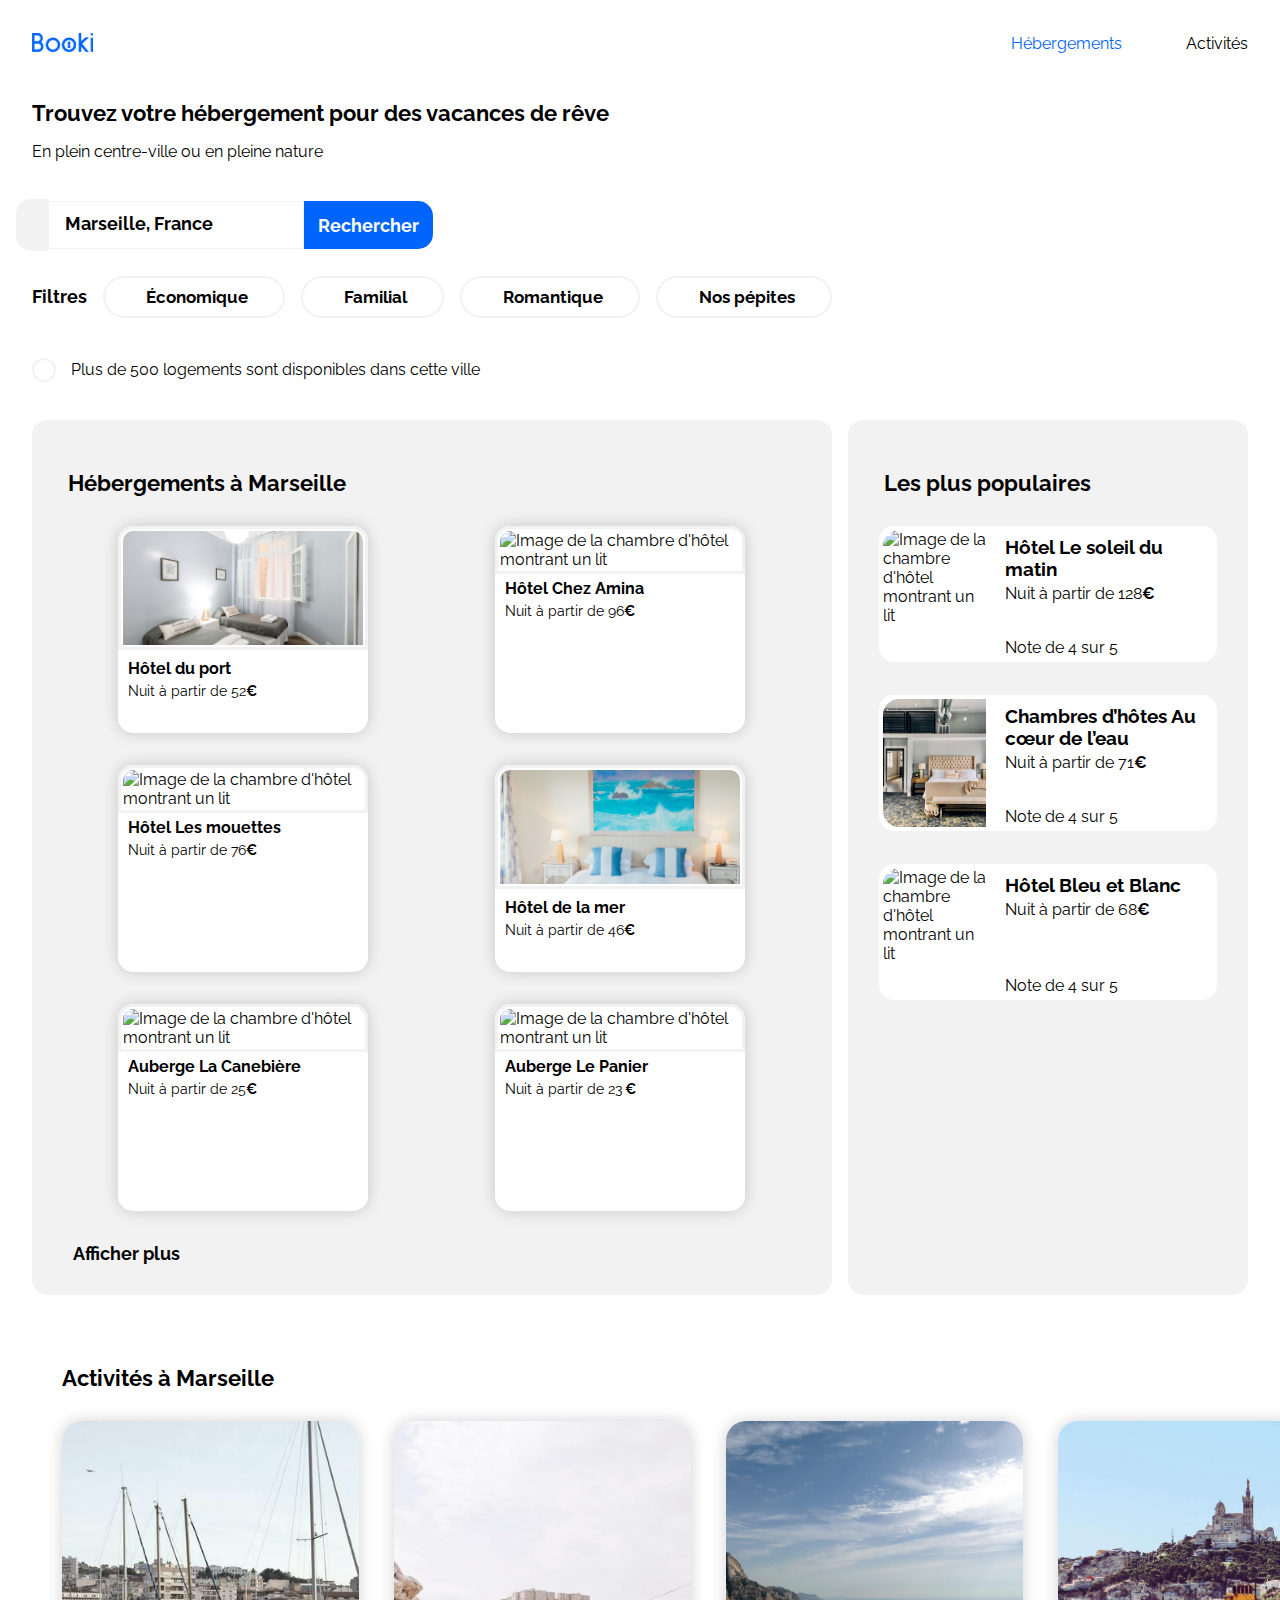
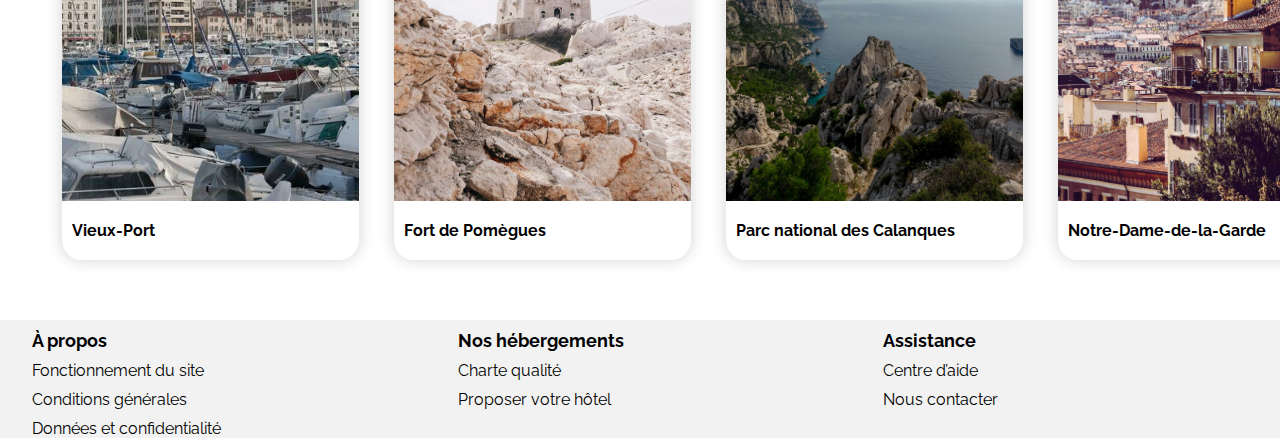
==== commit 2c8884b3: "creer un dossier pour les media" ====
--- a/index.html
+++ b/index.html
@@ -10,7 +10,8 @@
         integrity="sha512-MV7K8+y+gLIBoVD59lQIYicR65iaqukzvf/nwasF0nqhPay5w/9lJmVM2hMDcnK1OnMGCdVK+iQrJ7lzPJQd1w=="
         crossorigin="anonymous" referrerpolicy="no-referrer" /> 
     <title>Doc-open</title>
-    <link rel="stylesheet" href="style.css">
+    <link rel="stylesheet" href="style/style.css">
+    <link rel="stylesheet" href="style/media.css">
 </head>
 <body>
 <div class="main-container">
--- a/style/style.css
+++ b/style/style.css
@@ -0,0 +1,355 @@
+
+@import url('https://fonts.googleapis.com/css2?family=Raleway:ital,wght@0,100..900;1,100..900&display=swap');
+*{
+box-sizing: border-box;
+font-family: "raleway" , "sans serif";
+}
+@import url(media1024.css);
+
+:root {
+--main-color: #0065FC;
+--main-bg-color: #F2F2F2;
+--filter-bg-color: #DEEBFF;
+}
+img {
+object-fit: cover;
+}
+body {
+margin: 0 auto;
+max-width: 1440px;
+}
+.main-container{
+
+margin: 0px ;
+padding: 0px;
+
+}
+a{
+text-decoration: none;
+color: inherit;
+}
+.euro{
+font-weight: bold;
+}
+
+/* start**************************** nav */
+nav{
+display: flex;
+align-items: center;
+justify-content: flex-end;
+flex-wrap: wrap;
+}
+nav a{
+padding: 32px;
+border-top: 2px solid transparent;
+}
+nav a:hover{
+border-top: 2px solid var(--main-color);
+}
+.title-nav:hover{
+color: inherit;
+}
+.title-nav-ac:hover{
+color: var(--main-color);
+}
+nav .logo{
+margin-right: auto;
+
+height: 19px;
+padding: 0 32px;
+}
+.head-nav{
+display: flex;
+}
+.title-nav{
+color: var(--main-color) ;
+}
+/* end**************************** nav */
+
+/*St **********   Heading ********** text*/
+.text-pren{
+padding: 0 32px;
+margin-bottom: 40px;
+}
+.text-pren h1{
+font-size: 22px;
+font-weight: 700;
+margin-bottom: 0;
+}
+.text-pren p{
+font-size: 16px;
+font-weight: 400;
+}
+.search-zone{
+display: flex;
+align-items: center;
+padding: 0 16px;
+}
+.search-zone a i{
+padding: 16.2px;
+background-color: var(--main-bg-color);
+border-radius: 15px 0 0 15px;
+}
+.search-zone input{
+flex-basis:256px ;
+border: 1px solid var(--main-bg-color);
+padding: 15.2px;
+overflow: auto;
+}
+.search-zone input::placeholder{
+color: black;
+font-size: 18px;
+font-weight: 700;
+}
+.search-zone button{
+border: none;
+border-radius: 0 15px 15px 0;
+background-color: var(--main-color);
+color: white;
+font-weight: bold;
+font-size: 18px;
+padding:13.8px ;
+cursor: pointer;
+}
+.fa-solid.fa-magnifying-glass{
+display: none;
+}
+/*End **********   Heading ********** text*/
+
+/*ST **********section **********filtres*/
+.filtres{
+display: flex;
+align-items: center;
+gap:16px ;
+flex-wrap: wrap;
+padding: 25px 32px ;
+}
+.filtres h1{
+font-size: 18px;
+}
+.filtre{
+border: 2px solid var(--main-bg-color);
+border-radius: 25px;
+display: flex;
+align-items: center;
+justify-content: center;
+cursor: pointer;
+transition: 0.5s;
+padding: 8px 19px 8px 19px;
+
+}
+.icons-filtres{
+color: var(--main-color);
+padding-right: 19px;
+width: 22px;
+height: 22px;
+display: flex;
+align-items: center;
+justify-content: center;
+}
+.filtre span{
+font-weight: 700;
+font-size: 17px;
+padding-right: 16px ;
+}
+.filtre:hover{
+background-color: var(--filter-bg-color);
+}
+
+.info{
+display: flex;
+align-items: center;
+gap: 15px;
+padding: 0 32px;
+margin-bottom: 25px;
+}
+.info a {
+width: 24px;
+height: 24px;
+border: 2px solid var(--main-bg-color);
+border-radius: 50%;
+color: var(--main-color);
+display: flex;
+align-items: center;
+justify-content: center;
+}
+/*End ********** section ********** filtres*/
+
+/***************ST section hébergement populaire **************/
+.héberg-populaires{
+display: flex;
+gap: 16px;
+padding:0 32px;
+}
+.section-title{
+font-size: 22px;
+font-weight: 700;
+padding: 0 10px;
+
+}
+.progresse{
+width: 18px;
+height: 15px;
+color: var(--main-color);
+}
+.héberg{
+flex-basis: 66%;
+border:1px solid var(--main-bg-color);
+background-color: var(--main-bg-color);
+border-radius: 15px;
+padding: 30px;
+gap: 30px;
+}
+.location-appartements{
+display: flex;
+justify-content: space-around;
+gap: 16px;
+flex-wrap: wrap;
+margin-bottom: 16px;
+
+}
+.location-appartements .appartement{
+background-color: white;
+border-radius: 15px;
+box-shadow: 0 0 16px #0000002e;
+height: 207px;
+width: 250px;
+object-fit: cover;
+object-position: top;
+margin-bottom: 16px;
+}
+.img-heberge{
+height: 124px;
+width: 250px;
+border-radius: 15px 15px 0 0;
+border: 3px solid var(--main-bg-color);
+padding: 2px;
+}
+.title-disc{
+font-size: 16px;
+font-weight: 700;
+margin: 5px 0 0 10px;
+}
+.paragraph-heberge{
+font-size: 14px;
+font-weight: 400;
+margin: 5px 0 0 10px;
+}
+.appartement .stars {
+margin: 5px 0 0 10px;
+}
+.appartement .stars i:not(:last-child) {
+color: var(--main-color);
+}
+.card-content .card-rating i:not(:last-of-type){
+color: var(--main-color);
+}
+
+.card-content .card-rating .neutral-star , .appartement .stars .neutral-star{
+color: var(--main-bg-color);}
+
+.title-afficher { 
+font-size: 18px; font-weight: 700; padding: 0 10px; }
+/***************end section hébergement populaire **************/
+
+/**************************ST section populaire ****************************/
+
+
+.populaires{
+flex-basis: 33%;
+border:1px solid var(--main-bg-color);
+background-color: var(--main-bg-color);
+border-radius: 15px;
+padding: 30px;
+margin-bottom: 0;
+gap: 30px;
+}
+.populaires .section-title{
+padding: 0 5px;
+}
+.populaires-title {display: flex;justify-content: space-between;align-items: center;}
+
+.populaires-cards .card { display: flex; margin-bottom: 33px; background-color: white; border-radius: 15px; }
+.populaires-cards img { width: 33%; height: 136px;border-top-left-radius: 20px; border-bottom-left-radius: 20px; padding: 4px;}
+.populaires-cards .card-content {width: 67%; padding-left: 15px; display: flex; flex-direction: column; justify-content: space-between; box-sizing: border-box; }
+.populaires-cards .card-title { margin-top: 10px; margin-bottom: 4px; }
+.populaires-cards .card-subtitle { margin: 0; }
+.populaires-cards .card-rating { margin-bottom: 5px; }
+
+
+/**************************end section populaire ****************************/
+
+/**********************EN section hébergementres populaire**************************/
+
+
+
+
+/**********************start section acivitie******************************************/
+
+.section-activ{ 
+margin-top: 70px;
+padding: 0 62px;}
+.section-activ .section-title{
+padding: 0 ;}
+.container-acivitie{
+display: flex;
+justify-content: center;
+justify-content: space-between;
+gap: 35px;
+margin-top: 30px;
+margin-bottom: 60px;
+}
+.section-title{
+font-size: 22px;
+font-weight: 700;
+padding: 0 5px;
+margin-bottom: 30px;
+}
+.cadre-acivitie{
+width:297px ;
+height:439px ;
+border-radius: 20px;
+box-shadow: 0 0 16px #0000002e;
+}
+.cadre-acivitie img{
+width:297px ;
+height:380px ;
+border-radius: 20px 20px 0 0;
+}
+.title-bas{
+font-size: 16px;
+font-weight: 700;
+margin-left: 10px;
+}
+/**********************end section acivitie******************************************/
+/**********************start  footer*************************************************/
+footer{
+display: flex;
+justify-content: space-between;
+background-color: var(--main-bg-color);
+padding: 0 32px ;
+max-width: 100%;
+margin: 0 auto
+}
+.box-footer{
+display: flex;
+flex-direction: column;
+justify-content:start;
+width: 30%;
+}
+.heading-footer{
+font-size: 16px;
+font-weight:400 ;}
+.title-footer{
+font-size:18px ;
+font-weight:700 ;}
+.heading-footer , .title-footer {
+color: inherit; 
+margin-bottom: 0;
+margin-top: 10px; }
+/**********************end  footer*************************************************/
+
+
+
+
+
--- a/style/media.css
+++ b/style/media.css
@@ -0,0 +1,293 @@
+/*******************Start media 1024**********************/
+
+@media (max-width: 1024px){
+.héberg-populaires{
+display: flex;
+flex-direction: column;
+
+}
+
+.populaires {
+width: 100%;
+margin-top: 30px;
+padding: 10px 10px 0;
+gap: 20px;
+
+}
+.populaires-title{
+margin-top: -10px;
+margin-bottom: 0;
+}
+.populaires-cards {
+display: flex;
+flex-direction: row;
+justify-content: space-between;
+flex-wrap: wrap;
+margin-top: 0;
+}
+.populaires-cards .card{
+width: 30%
+}
+
+.populaires-cards img { width: 32%; }
+
+.populaires-cards .card-title {
+font-size: 14px;
+}
+
+.populaires-cards .card-subtitle {
+font-size: 13px;
+}
+/************end section popular**************/
+/************start section activite**************/
+.container-acivitie{
+gap: 30px;
+}
+.cadre-acivitie{
+width:193px ;
+height:270px ;
+}
+.cadre-acivitie img{
+width:193px ;
+height:200px ;
+}
+/************end section activite**************/
+}
+/*******************End media 1024**********************/
+
+/*******************Start media 820**********************/
+@media (max-width:820px){
+.héberg-populaires{
+gap: 30px;
+}
+.main-container{
+max-width:820px;
+}
+.populaires {
+margin-top: 20px;
+padding: 10px 10px 0;
+gap: 20px;
+}  
+.populaires-cards .card{
+width: 32%
+} 
+.populaires-cards img { width: 32%; }
+
+.location-appartements .appartement{
+width: 205px;
+}
+.img-heberge{
+width: 100%;
+}
+/************end section popular**************/
+/************start section activite**************/
+.container-acivitie{
+gap: 20px;
+}
+.cadre-acivitie{
+width:150px ;
+height:240px ;
+}
+.cadre-acivitie img{
+width:150px ;
+height:170px ;
+}
+/************end section activite**************/   
+}
+/*******************End media 1024**********************/
+
+/*******************Start media 776**********************/
+@media (max-width:776.98px){
+
+.head-nav{
+order:1;
+flex-basis: 100%;
+}
+.head-nav a{
+flex-basis: 50%;
+text-align: center;
+}
+.head-nav a:last-child {
+border-bottom: 2px solid var(--main-bg-color);
+}
+.title-nav{
+border-bottom: 2px solid var(--main-color);
+height: 60px;
+}
+.title-nav-ac{
+height: 60px;
+}
+nav .logo{
+margin: 15px auto 0 ;
+}
+nav a:hover{
+border-top-color: transparent;
+}
+.fa-solid.fa-magnifying-glass{
+display: inline;
+background-color: inherit;
+}
+.button-search{
+display: none;
+}
+/*section filter*/
+
+.text-pren{
+margin-top:20px;
+padding: 0 20px;
+}
+.search-zone{
+margin-top:10px;
+}
+
+.text-pren p{
+margin-top:10px
+}
+.filtres{
+padding: 25px 19px;
+}
+.filtres h1{
+flex-basis: 100%;
+margin-bottom:5px;
+}
+.filtre{
+width: 160px;
+height: 50px;
+gap: 15px;
+}
+.filtre span{
+font-size: 14px;
+}
+.info{ margin:-15px auto 8px;
+padding:0 20px;
+}
+
+/*******************************section héberements populairs*****************************/
+
+.héberg-populaires{
+flex-direction: column-reverse;
+gap: 10px;
+padding: 0;
+}
+.héberg-populaires > div {
+border-radius: 20px;
+
+box-sizing: border-box;border-radius:0;
+}
+.populaires , .héberg {
+max-width: 775px;
+gap: 20px;
+margin: 5px auto;
+padding: 0;
+}
+.héberg{
+background-color: white;
+border: none;
+
+}
+.section-title{
+padding: 0 20px 10px;
+margin-bottom: 5px;
+}
+.location-appartements .appartement{
+width: 335px;
+}
+.img-heberge{
+width: 335px;
+height: 124px;
+}
+.title-afficher{
+padding: 0px 20px;
+}
+.populaires-title {
+display: flex;
+justify-content: space-around;
+gap: 25px;
+align-items: center;
+margin: 0;
+padding: 0;
+}
+
+.populaires-cards{
+justify-content: center;
+margin-top:5px;
+padding: 5px 5px 20px 5px;
+}
+
+.populaires-cards .card {
+display: flex;
+margin: 5px auto;
+width: 335px;
+
+}
+.populaires-cards .card img {
+width: 111px;
+height: 146px;
+
+}
+
+.populaires-cards .card-content {
+width: 67%;
+padding-left: 15px;
+display: flex;
+flex-direction: column;
+justify-content: space-between;
+box-sizing: border-box;
+}
+
+.populaires-cards .card-title {
+margin-top: 10px;
+margin-bottom: 4px;
+}
+
+.populaires-cards .card-subtitle {
+margin: 0;
+}
+
+
+
+
+/**********************start section active****************************/
+.section-activ{ 
+margin-top: 44px;
+padding: 0 23px;}
+
+
+.container-acivitie{
+display: flex;
+justify-content: center;
+flex-direction: column;
+gap: 20px;
+margin-top: 30px;
+}
+.cadre-acivitie{
+width:100% ;
+height:200px ;
+}
+.cadre-acivitie img{
+width:100% ;
+height:141px ;
+}
+/**********************end section active****************************/
+/**********************start footer****************************/
+
+footer{
+display: flex;
+flex-direction: column;
+margin-bottom: 0px;
+gap:35px;
+padding: 20px ;
+}
+.box-footer{
+display: flex;
+flex-direction: column;
+width: 100%;
+}
+.title-footer{
+margin-bottom: 5px;
+}
+/**********************end footer****************************/
+
+}
+/*******************End media 776**********************/
+/*******************Fin media**********************/